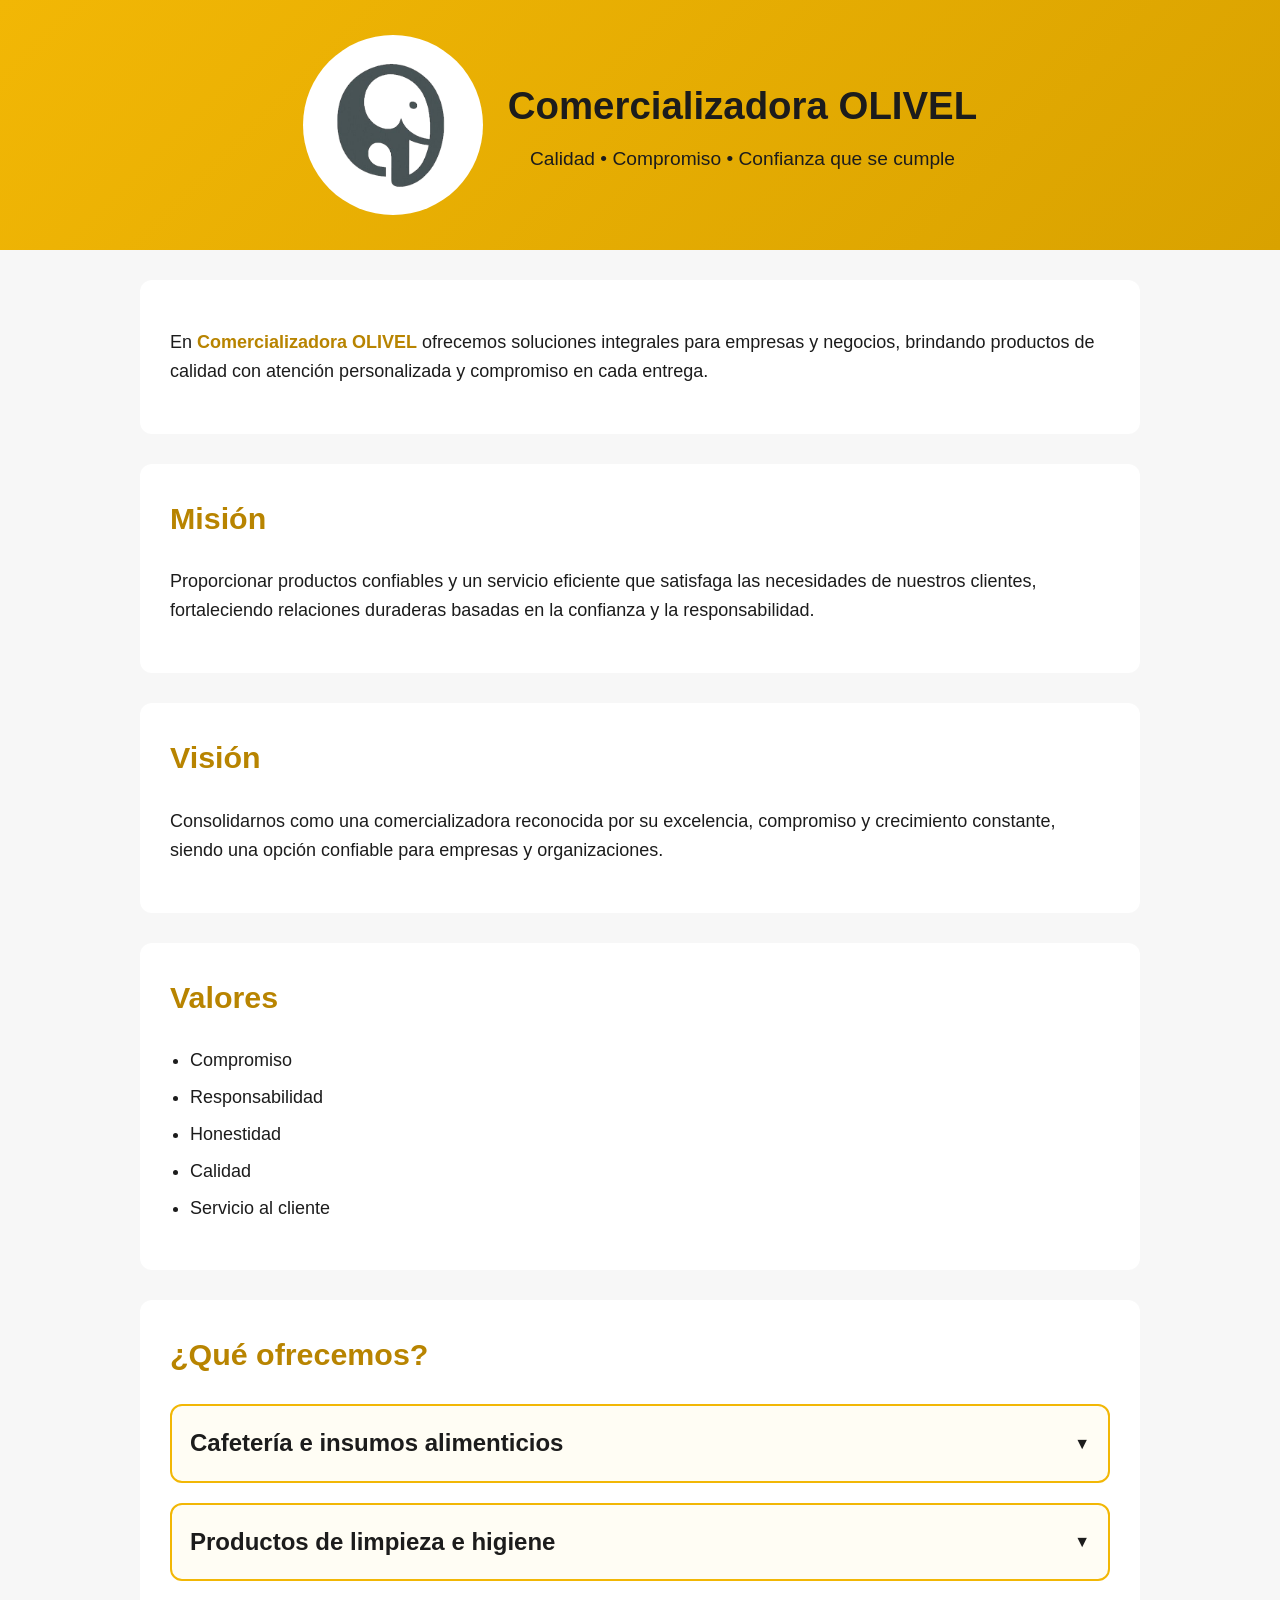
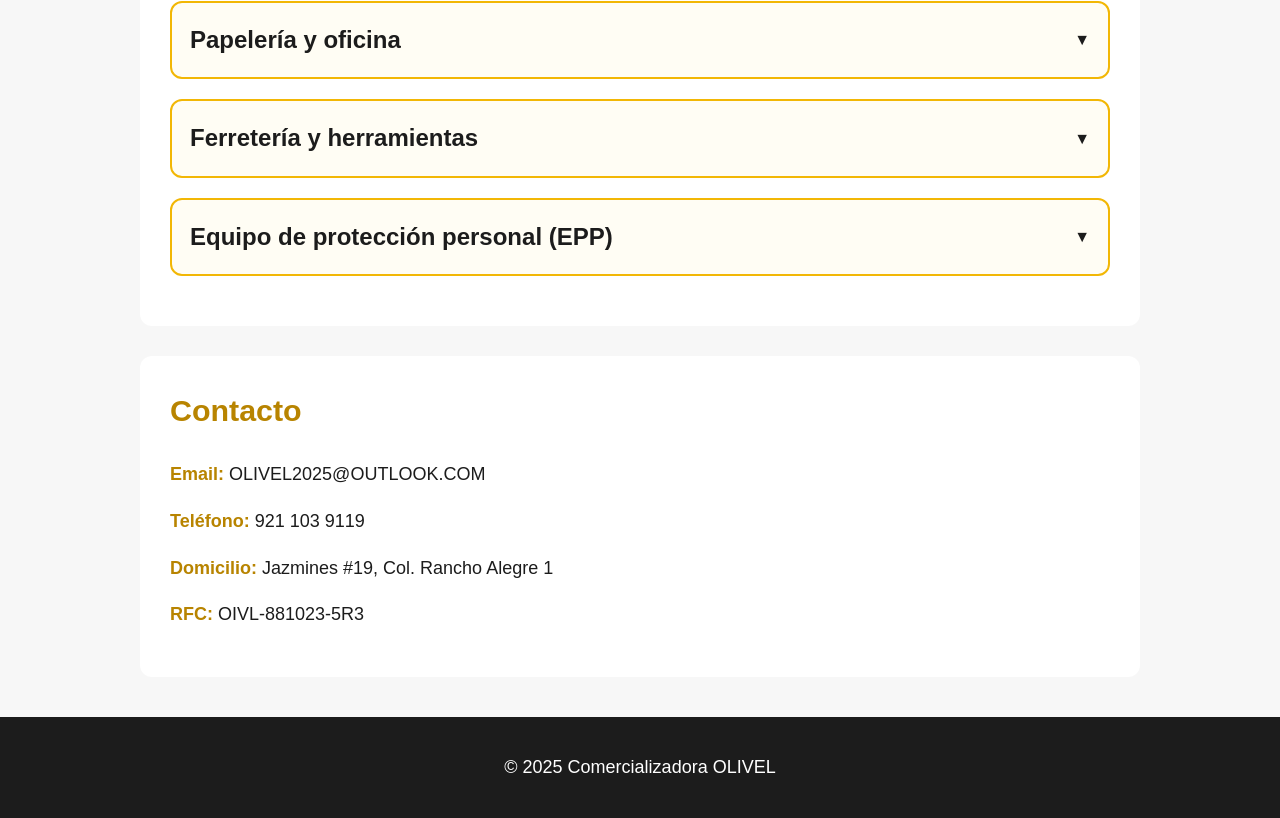
==== comer.html @ 663a9340 "Add files via upload" ====
<!DOCTYPE html>
<html lang="es">
<head>
    <meta charset="UTF-8">
    <title>Comercializadora OLIVEL</title>
    <meta name="viewport" content="width=device-width, initial-scale=1.0">
    <link rel="stylesheet" href="comer.css">
</head>
<body>

<header class="encabezado">
    <div class="logo-circulo">
        <img src="logo.png" alt="Logo OLIVEL">
    </div>
    <div class="titulo">
        <h1>Comercializadora OLIVEL</h1>
        <p>Calidad • Compromiso • Confianza que se cumple</p>
    </div>
</header>

<section>
    <p>
        En <strong>Comercializadora OLIVEL</strong> ofrecemos soluciones integrales
        para empresas y negocios, brindando productos de calidad con atención
        personalizada y compromiso en cada entrega.
    </p>
</section>

<section>
    <h2>Misión</h2>
    <p>
        Proporcionar productos confiables y un servicio eficiente que satisfaga
        las necesidades de nuestros clientes, fortaleciendo relaciones duraderas
        basadas en la confianza y la responsabilidad.
    </p>
</section>

<section>
    <h2>Visión</h2>
    <p>
        Consolidarnos como una comercializadora reconocida por su excelencia,
        compromiso y crecimiento constante, siendo una opción confiable para
        empresas y organizaciones.
    </p>
</section>

<section>
    <h2>Valores</h2>
    <ul>
        <li>Compromiso</li>
        <li>Responsabilidad</li>
        <li>Honestidad</li>
        <li>Calidad</li>
        <li>Servicio al cliente</li>
    </ul>
</section>

<section>
    <h2>¿Qué ofrecemos?</h2>

    <!-- CAFETERÍA -->
    <div class="servicio">
        <h3>Cafetería e insumos alimenticios</h3>
        <ul class="submenu">
            <li class="producto"><h4>Café en grano, molido e instantáneo</h4><div class="producto-img"><img src="img/cafe.jpg" loading="lazy"></div></li>
            <li class="producto"><h4>Té e infusiones</h4><div class="producto-img"><img src="img/te.jpg" loading="lazy"></div></li>
            <li class="producto"><h4>Azúcar y edulcorantes</h4><div class="producto-img"><img src="img/azucar.jpg" loading="lazy"></div></li>
            <li class="producto"><h4>Leche y crema</h4><div class="producto-img"><img src="img/leche.jpg" loading="lazy"></div></li>
            <li class="producto"><h4>Snacks y botanas</h4><div class="producto-img"><img src="img/snacks.jpg" loading="lazy"></div></li>
            <li class="producto"><h4>Desechables</h4><div class="producto-img"><img src="img/desechables.jpg" loading="lazy"></div></li>
        </ul>
    </div>

    <!-- LIMPIEZA -->
    <div class="servicio">
        <h3>Productos de limpieza e higiene</h3>
        <ul class="submenu">
            <li class="producto"><h4>Limpiadores y desinfectantes</h4><div class="producto-img"><img src="img/limpiador.jpg" loading="lazy"></div></li>
            <li class="producto"><h4>Cloro y jabón</h4><div class="producto-img"><img src="img/cloro.jpg" loading="lazy"></div></li>
            <li class="producto"><h4>Papel higiénico y servitoallas</h4><div class="producto-img"><img src="img/papel.jpg" loading="lazy"></div></li>
            <li class="producto"><h4>Aromatizantes</h4><div class="producto-img"><img src="img/aroma.jpg" loading="lazy"></div></li>
            <li class="producto"><h4>Kits de limpieza</h4><div class="producto-img"><img src="img/kit-limpieza.jpg" loading="lazy"></div></li>
        </ul>
    </div>

    <!-- PAPELERÍA -->
    <div class="servicio">
        <h3>Papelería y oficina</h3>
        <ul class="submenu">
            <li class="producto"><h4>Hojas, carpetas y libretas</h4><div class="producto-img"><img src="img/papeleria.jpg" loading="lazy"></div></li>
            <li class="producto"><h4>Bolígrafos y plumones</h4><div class="producto-img"><img src="img/plumas.jpg" loading="lazy"></div></li>
            <li class="producto"><h4>Tóner y tinta</h4><div class="producto-img"><img src="img/impresion.jpg" loading="lazy"></div></li>
        </ul>
    </div>

    <!-- FERRETERÍA -->
    <div class="servicio">
        <h3>Ferretería y herramientas</h3>
        <ul class="submenu">
            <li class="producto"><h4>Tornillos y clavos</h4><div class="producto-img"><img src="img/tornillos.jpg" loading="lazy"></div></li>
            <li class="producto"><h4>Herramientas manuales</h4><div class="producto-img"><img src="img/herramientas.jpg" loading="lazy"></div></li>
            <li class="producto"><h4>Herramientas eléctricas</h4><div class="producto-img"><img src="img/taladro.jpg" loading="lazy"></div></li>
        </ul>
    </div>

    <!-- EPP -->
    <div class="servicio">
        <h3>Equipo de protección personal (EPP)</h3>
        <ul class="submenu">
            <li class="producto"><h4>Cascos y guantes</h4><div class="producto-img"><img src="img/casco.jpg" loading="lazy"></div></li>
            <li class="producto"><h4>Lentes y caretas</h4><div class="producto-img"><img src="img/lentes.jpg" loading="lazy"></div></li>
            <li class="producto"><h4>Mascarillas y chalecos</h4><div class="producto-img"><img src="img/mascarilla.jpg" loading="lazy"></div></li>
        </ul>
    </div>

</section>

<section>
    <h2>Contacto</h2>
    <p><strong>Email:</strong> OLIVEL2025@OUTLOOK.COM</p>
    <p><strong>Teléfono:</strong> 921 103 9119</p>
    <p><strong>Domicilio:</strong> Jazmines #19, Col. Rancho Alegre 1</p>
    <p><strong>RFC:</strong> OIVL-881023-5R3</p>
</section>

<footer>
    <p>© 2025 Comercializadora OLIVEL</p>
</footer>

<script src="comer.js"></script>
</body>
</html>
---- comer.css ----
:root {
    --amarillo-principal: #f2b705;
    --amarillo-secundario: #ffd966;
    --gris-fondo: #f7f7f7;
    --blanco: #ffffff;
    --negro: #1c1c1c;
}

/* RESET BÁSICO */
* {
    box-sizing: border-box;
}

body {
    margin: 0;
    font-family: Arial, Helvetica, sans-serif;
    background-color: var(--gris-fondo);
    color: var(--negro);
    font-size: 18px;
    line-height: 1.6;
}

/* ================= HEADER ================= */

.encabezado {
    display: flex;
    align-items: center;
    justify-content: center;
    gap: 25px;
    padding: 35px 20px;
    background: linear-gradient(135deg, var(--amarillo-principal), #d9a200);
    text-align: center;
}

.logo-circulo {
    width: 180px;
    height: 180px;
    background: var(--blanco);
    border-radius: 50%;
    display: flex;
    align-items: center;
    justify-content: center;
    flex-shrink: 0;
}

.logo-circulo img {
    width: 70%;
    height: auto;
}

.titulo h1 {
    margin: 0;
    font-size: 2.4rem;
}

.titulo p {
    margin: 8px 0 0;
    font-size: 1.2rem;
}

/* ================= SECCIONES ================= */

section {
    max-width: 1000px;
    margin: 30px auto;
    background: var(--blanco);
    padding: 30px;
    border-radius: 12px;
}

section h2 {
    margin-top: 0;
    color: #b88400;
    font-size: 1.9rem;
}

section ul {
    padding-left: 20px;
}

section ul li {
    margin-bottom: 8px;
}

/* ================= SERVICIOS ================= */

.servicio {
    border: 2px solid var(--amarillo-principal);
    border-radius: 12px;
    margin-bottom: 20px;
    padding: 18px;
    background: #fffdf4;
}

.servicio h3 {
    margin: 0;
    cursor: pointer;
    font-size: 1.5rem;
    display: flex;
    justify-content: space-between;
    align-items: center;
}

.servicio h3::after {
    content: "▼";
    font-size: 1rem;
    transition: transform 0.3s ease;
}

.servicio.activo h3::after {
    transform: rotate(180deg);
}

/* ================= SUBMENÚ ================= */

.submenu {
    margin-top: 20px;
    display: none;
    padding-left: 0;
}

.servicio.activo .submenu {
    display: block;
}

/* ================= PRODUCTOS ================= */

.producto {
    list-style: none;
    margin-bottom: 20px;
}

.producto h4 {
    margin: 0;
    font-size: 1.2rem;
    cursor: pointer;
    display: flex;
    justify-content: space-between;
    align-items: center;
}

.producto h4::after {
    content: "▶";
    font-size: 0.9rem;
    transition: transform 0.3s ease;
}

.producto.activo h4::after {
    transform: rotate(90deg);
}

/* ================= IMÁGENES ================= */

.producto-img {
    display: none;
    margin-top: 12px;
    width: 100%;
    max-width: 340px;
    height: 230px;
    background: #eee;
    border-radius: 12px;
    overflow: hidden;
    box-shadow: 0 6px 15px rgba(0,0,0,0.15);
}

.producto-img img {
    width: 100%;
    height: 100%;
    object-fit: cover;
    transition: transform 0.3s ease;
}

.producto-img img:hover {
    transform: scale(1.05);
}

.producto.activo .producto-img {
    display: block;
}

/* ================= CONTACTO ================= */

section p strong {
    color: #b88400;
}

/* ================= FOOTER ================= */

footer {
    background: #1c1c1c;
    color: white;
    text-align: center;
    padding: 18px;
    margin-top: 40px;
}

/* ================= RESPONSIVE ================= */

@media (max-width: 768px) {

    body {
        font-size: 16px;
    }

    .encabezado {
        flex-direction: column;
        gap: 15px;
    }

    .logo-circulo {
        width: 140px;
        height: 140px;
    }

    .titulo h1 {
        font-size: 2rem;
    }

    section {
        margin: 20px 10px;
        padding: 20px;
    }

    .producto-img {
        max-width: 100%;
        height: 200px;
    }
}
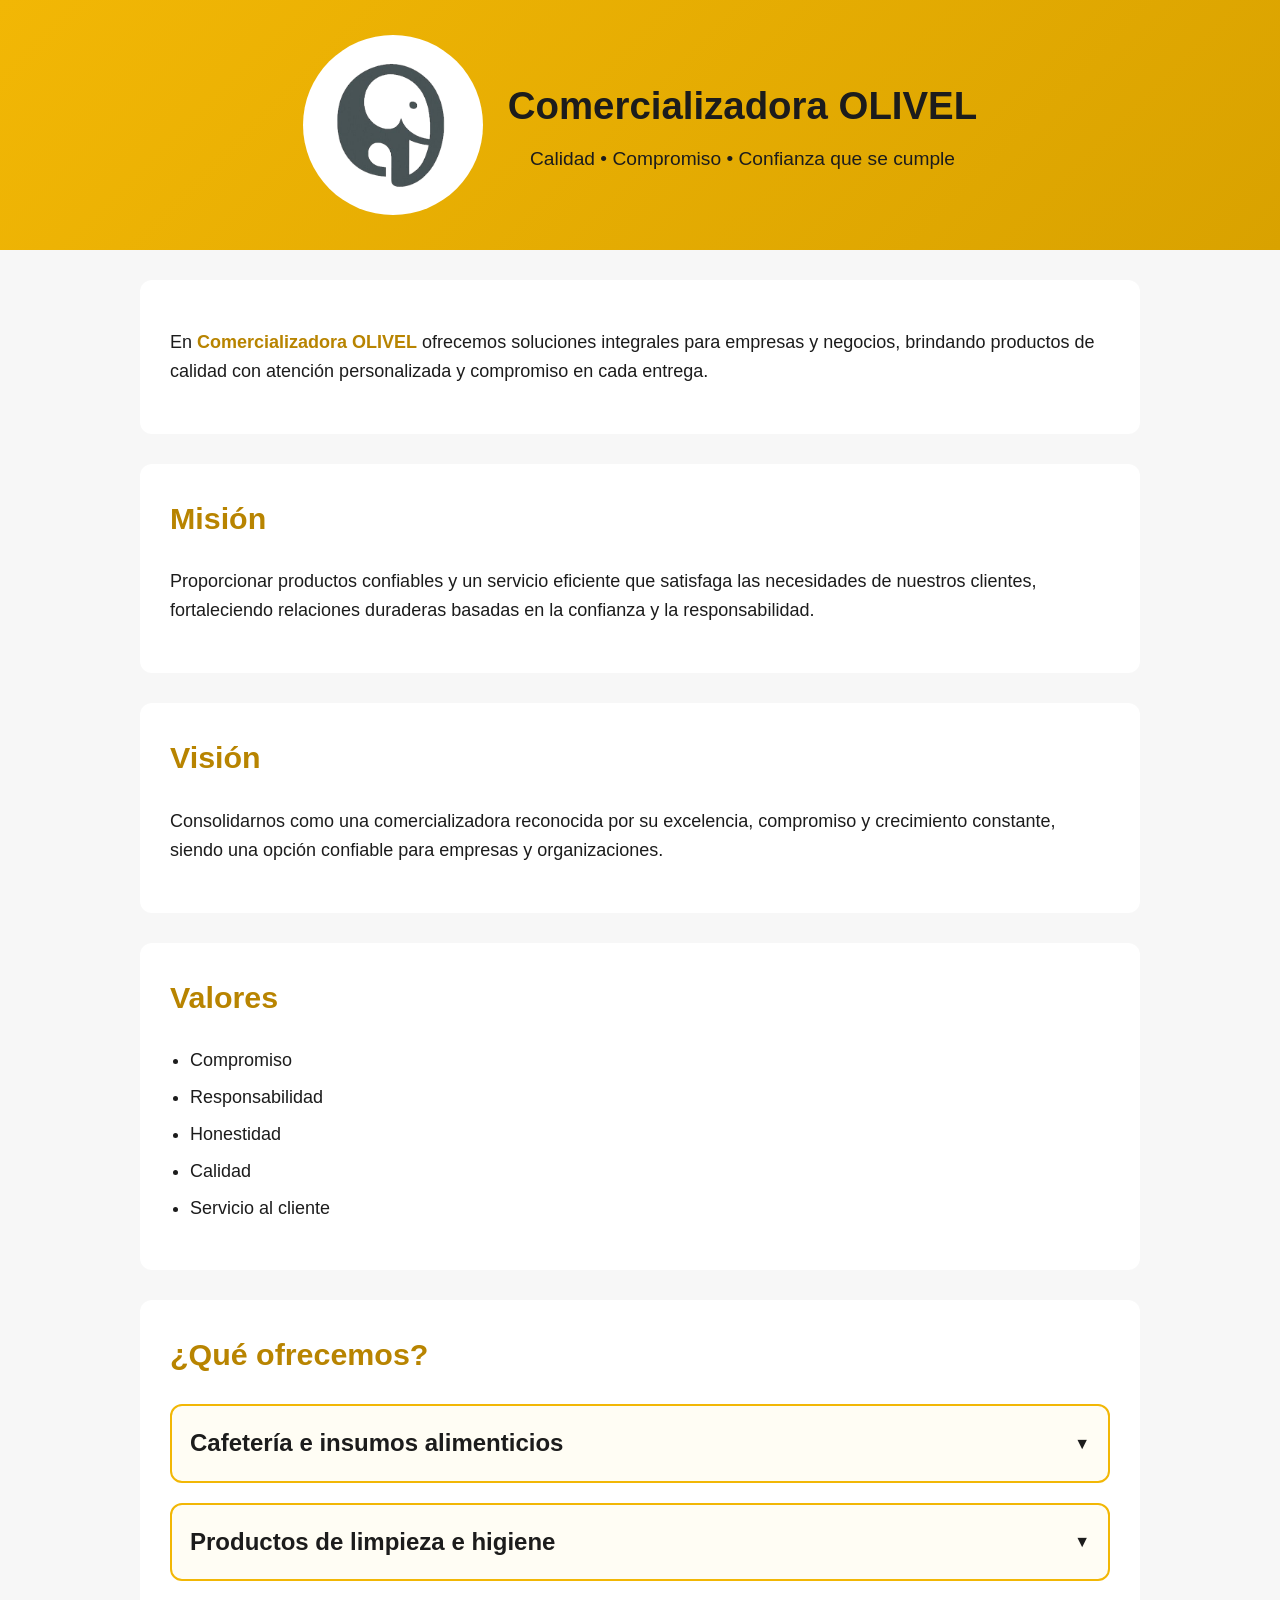
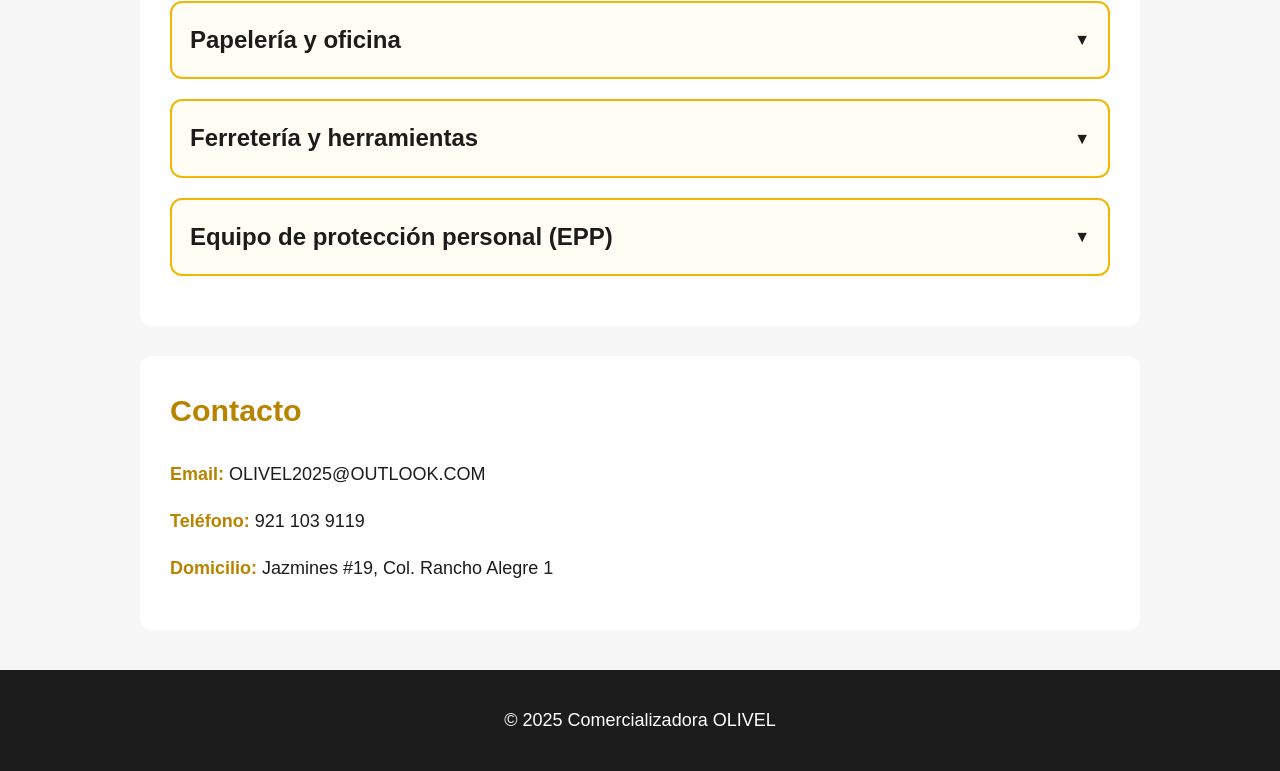
==== commit 42502a40: "Add files via upload" ====
--- a/comer.html
+++ b/comer.html
@@ -120,7 +120,6 @@
     <p><strong>Email:</strong> OLIVEL2025@OUTLOOK.COM</p>
     <p><strong>Teléfono:</strong> 921 103 9119</p>
     <p><strong>Domicilio:</strong> Jazmines #19, Col. Rancho Alegre 1</p>
-    <p><strong>RFC:</strong> OIVL-881023-5R3</p>
 </section>
 
 <footer>
